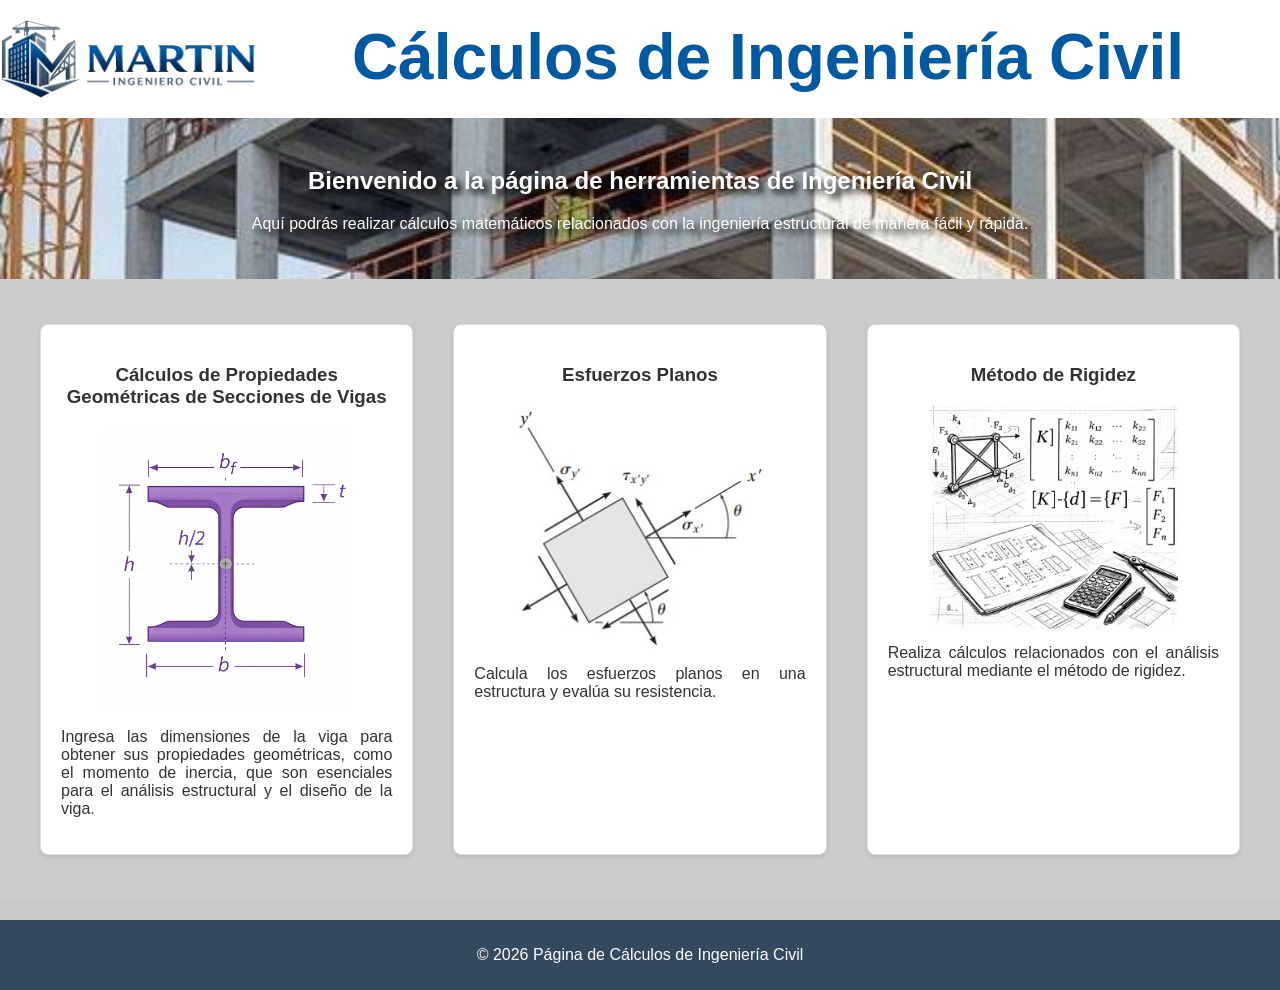
==== index.html @ 9893a11a "Initial commit" ====
<!DOCTYPE html>
<html lang="es">
<head>
    <meta charset="UTF-8">
    <meta name="viewport" content="width=device-width, initial-scale=1.0">
    <link rel="stylesheet" href="index.css">
    <title>Ingeniería Martín</title>
    <link rel="icon" type="image/png" href="Imagenes/ICON.png">
    
</head>
<body>

    <!-- Encabezado -->
    <header>
        <img src="Imagenes/Logotipo.png" class="Logotipo">
        <h1>Cálculos de Ingeniería Civil</h1>
    </header>

    <!-- Sección Principal (Hero Section) -->
    <section class="section_bienvenido">
        <h2>Bienvenido a la página de herramientas de Ingeniería Civil</h2>
        <p>Aquí podrás realizar cálculos matemáticos relacionados con la ingeniería estructural de manera fácil y rápida.</p>
    </section>

    <!-- Apartados de Funcionalidades -->
    <section class="section_herramientas">
        <div id="calculadora-inercia" class="bloques">
            <a href="CalcInercia/inerciaH.html" target="_blank">
            <h3>Cálculos de Propiedades Geométricas de Secciones de Vigas</h3>
            <img src="Imagenes/SeccionViga.png" alt="H Simétrica" class="I">
            <p>Ingresa las dimensiones de la viga para obtener sus propiedades geométricas, como el momento de inercia, que son esenciales para el análisis estructural y el diseño de la viga.</p>
            </a>
        </div>
        <div id="EsfuerzoPlano" class="bloques">
            <a href="EsfuerzoPlano/EsfuerzoPlano.html" target="_blank">
            <h3>Esfuerzos Planos</h3>
            <img src="Imagenes/Esfuerzo.jpg" alt="Esfuerzo" class="Esfuerzos">
            <p>Calcula los esfuerzos planos en una estructura y evalúa su resistencia.</p>
            </a>
        </div>
        <div id="metodo-rigidez" class="bloques">
            <h3>Método de Rigidez</h3>
            <img src="Imagenes/MatrizRigidez.jpg" alt="Matriz de rigidez" class="MatrizRigidez">
            <p>Realiza cálculos relacionados con el análisis estructural mediante el método de rigidez.</p>
        </div>
        
    </section>

    <!-- Pie de Página -->
    <footer>
        <p>&copy; 2026 Página de Cálculos de Ingeniería Civil</p>
    </footer>

</body>
</html>
---- index.css ----
body {
    font-family: Arial, sans-serif;
    margin: 0;
    padding: 0;
    background-color: #c9c9ca;
    color: #333;
    
}
header {
    background-color: #ffffff;
    color: white;
    padding: 20px 0;
    display: flex;
    padding: auto;
}
header h1 {
    color: #0159A2;
    margin: 0;
    margin-left: auto;
    margin-right: auto;
    font-size: 5vw;
    text-align: center;
    
}
.Logotipo {
    display: block;
    width: 20%;
    margin-left: 0px;
}

.section_bienvenido{
    color: #ffffff;
    padding: 30px 0;
    text-align: center;
    position: relative;
    min-height: 100px;
    background-image: url('Imagenes/FONDO.jpg');
    background-position: center;
    background-repeat: no-repeat;
    background-size: cover;
    text-shadow: 5px 5px 6px rgba(0, 0, 0, 1);
}

.section_herramientas {
    display: flex;
    justify-content: space-around;
    padding: 40px 20px;
    background-color: #cdcccc;
    margin: 0;
    flex-wrap: wrap;
    

}
.bloques {
    margin: 5px 20px;
    text-align: center;
    width: 30%;
    
    background-color: #ffffff;
    border-radius: 8px;
    box-shadow: 0 2px 5px rgba(0,0,0,0.1);
    flex: 1 1 300px;    /* Crece, se encoge y tiene un tamaño base de 300px */
    max-width: 100%;
    transition: transform 0.3s ease, box-shadow 0.3s ease; /* Suaviza la animación */
    padding: 20px;
    border-radius: 8px;
    border: 1px solid #ddd;
}
.bloques a {
  /* Asegura que el enlace se comporte como un bloque para que los elementos internos respeten el alineado */
    display: block;
    text-decoration: none;
    color: inherit;
}
.bloques img {
  /* Para centrar la imagen */
    display: block;
    margin: 0 auto;
    width: 75%;
    
}
.bloques p {
  /* Para justificar el párrafo */
    text-align: justify;
    /* Opcional: añade un poco de margen arriba para que no pegue con la imagen */
    margin-top: 15px; 
}
.bloques:hover {
    transform: translateY(-5px); /* Sube 5 píxeles */
    box-shadow: 0 10px 20px rgba(0,0,0,0.15); /* Añade sombra profunda */
    cursor: pointer;
}

.bloques:hover img {
    transform: scale(1.05);
    transition: transform 0.3s ease;
}
.bloques:hover p {
    color: #0159A2;
}

/* El título cambia de color para indicar que es un link */
.bloques:hover h3 {
    color: #0159A2; /* Cambia al color que prefieras */
    transition: color 0.3s ease;
}


footer {
    background-color: #34495e;
    color: white;
    text-align: center;
    padding: 10px;
    
    /* CAMBIA ESTO: */
    position: relative; /* En lugar de fixed */
    margin-top: 20px; /* Para que no esté pegado al contenido de arriba */
}
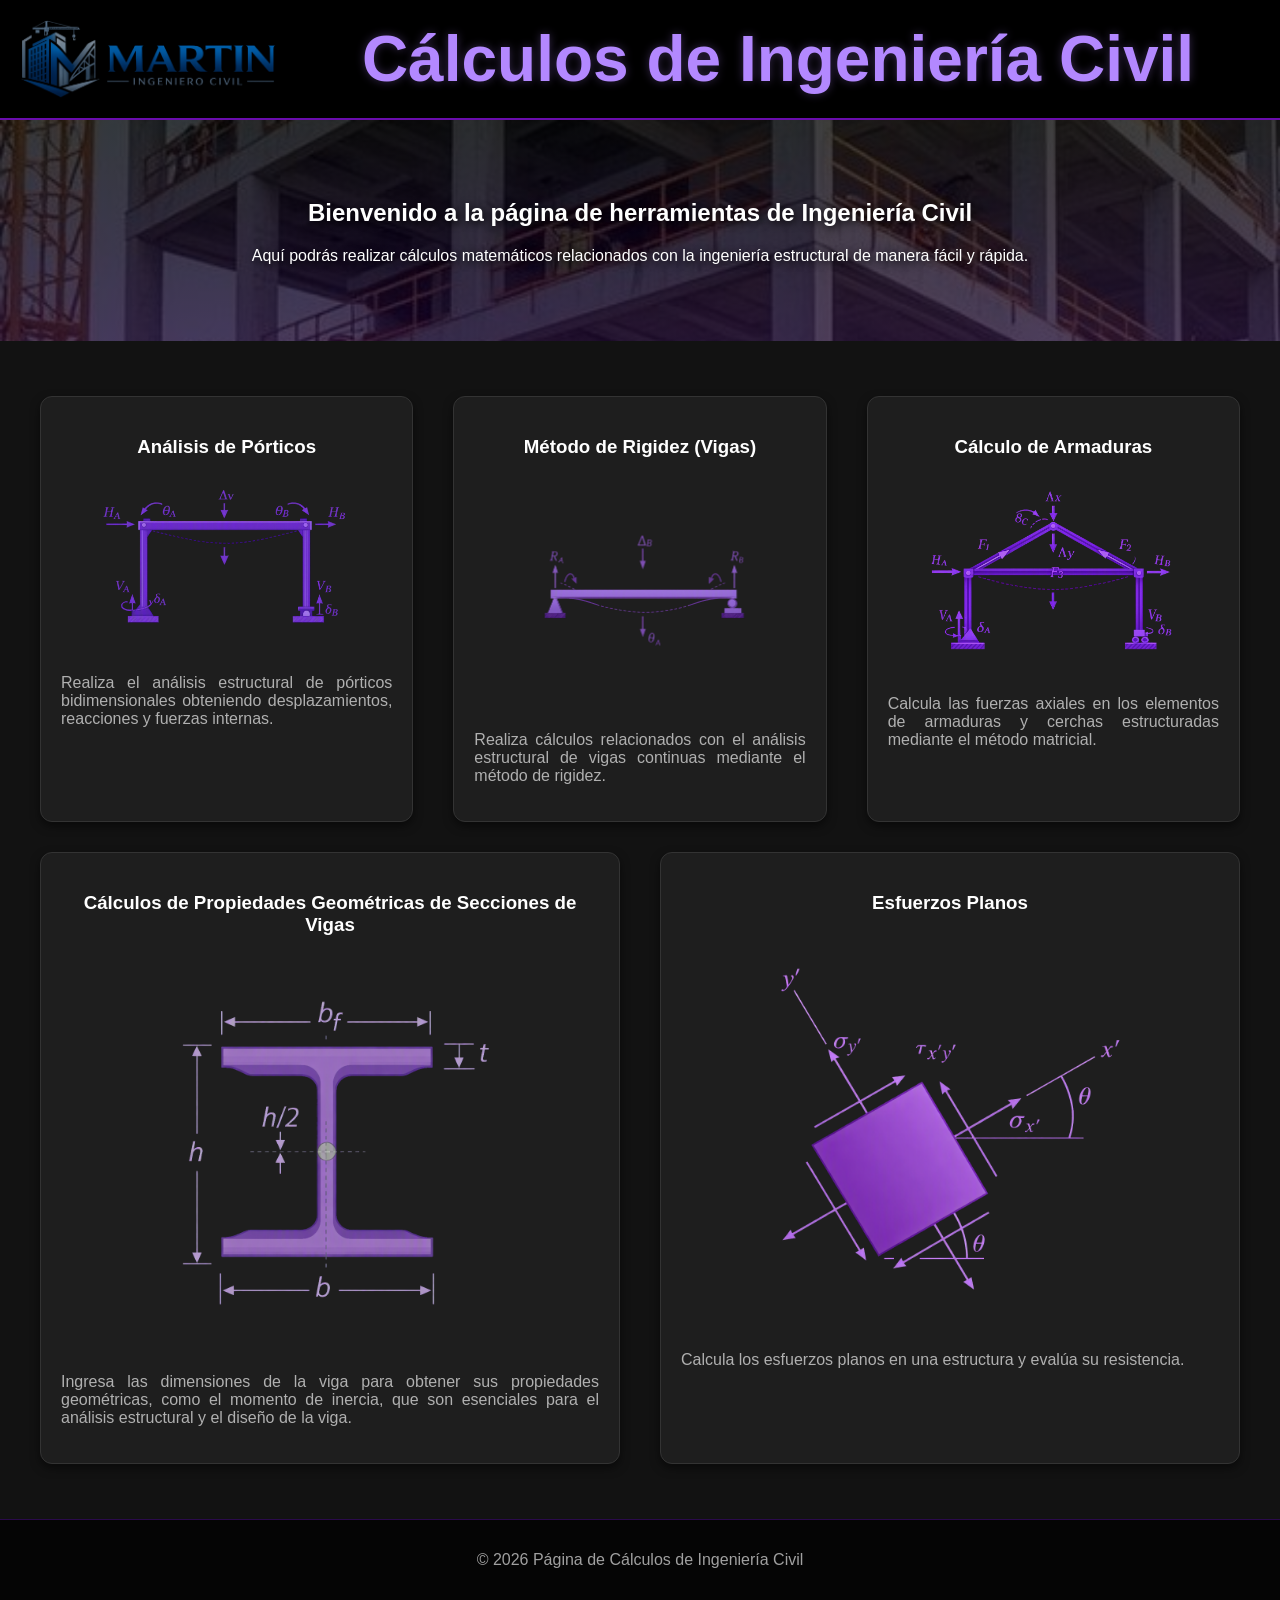
==== commit 03d63795: "Add files via upload" ====
--- a/index.html
+++ b/index.html
@@ -6,13 +6,12 @@
     <link rel="stylesheet" href="index.css">
     <title>Ingeniería Martín</title>
     <link rel="icon" type="image/png" href="Imagenes/ICON.png">
-    
 </head>
 <body>
 
     <!-- Encabezado -->
     <header>
-        <img src="Imagenes/Logotipo.png" class="Logotipo">
+        <img src="Imagenes/Logotipo.png" class="Logotipo" alt="Logotipo">
         <h1>Cálculos de Ingeniería Civil</h1>
     </header>
 
@@ -24,6 +23,33 @@
 
     <!-- Apartados de Funcionalidades -->
     <section class="section_herramientas">
+        
+        <!-- NUEVA SECCIÓN: Pórticos -->
+        <div id="calculo-porticos" class="bloques">
+            <a href="Portico/Portico.HTML" target="_blank">
+            <h3>Análisis de Pórticos</h3>
+            <img src="Imagenes/Portico.png" alt="Pórticos" class="Porticos">
+            <p>Realiza el análisis estructural de pórticos bidimensionales obteniendo desplazamientos, reacciones y fuerzas internas.</p>
+            </a>
+        </div>
+
+        <div id="metodo-rigidez" class="bloques">
+            <a href="vigas/vigas.html" target="_blank">
+            <h3>Método de Rigidez (Vigas)</h3>
+            <img src="Imagenes/Viga.png" alt="Matriz de rigidez" class="MatrizRigidez">
+            <p>Realiza cálculos relacionados con el análisis estructural de vigas continuas mediante el método de rigidez.</p>
+            </a>
+        </div>
+
+        <!-- NUEVA SECCIÓN: Armaduras -->
+        <div id="calculo-armaduras" class="bloques">
+            <a href="Cerchas/Index.HTML" target="_blank">
+            <h3>Cálculo de Armaduras</h3>
+            <img src="Imagenes/Armadura.png" alt="Armaduras" class="Armaduras">
+            <p>Calcula las fuerzas axiales en los elementos de armaduras y cerchas estructuradas mediante el método matricial.</p>
+            </a>
+        </div>
+        
         <div id="calculadora-inercia" class="bloques">
             <a href="CalcInercia/inerciaH.html" target="_blank">
             <h3>Cálculos de Propiedades Geométricas de Secciones de Vigas</h3>
@@ -31,19 +57,14 @@
             <p>Ingresa las dimensiones de la viga para obtener sus propiedades geométricas, como el momento de inercia, que son esenciales para el análisis estructural y el diseño de la viga.</p>
             </a>
         </div>
+        
         <div id="EsfuerzoPlano" class="bloques">
             <a href="EsfuerzoPlano/EsfuerzoPlano.html" target="_blank">
             <h3>Esfuerzos Planos</h3>
-            <img src="Imagenes/Esfuerzo.jpg" alt="Esfuerzo" class="Esfuerzos">
+            <img src="Imagenes/Esfuerzo.png" alt="Esfuerzo" class="Esfuerzos">
             <p>Calcula los esfuerzos planos en una estructura y evalúa su resistencia.</p>
             </a>
-        </div>
-        <div id="metodo-rigidez" class="bloques">
-            <h3>Método de Rigidez</h3>
-            <img src="Imagenes/MatrizRigidez.jpg" alt="Matriz de rigidez" class="MatrizRigidez">
-            <p>Realiza cálculos relacionados con el análisis estructural mediante el método de rigidez.</p>
-        </div>
-        
+        </div>        
     </section>
 
     <!-- Pie de Página -->
--- a/index.css
+++ b/index.css
@@ -2,92 +2,103 @@
     font-family: Arial, sans-serif;
     margin: 0;
     padding: 0;
-    background-color: #c9c9ca;
-    color: #333;
-    
+    background-color: #0a0a0a; /* Fondo principal casi negro */
+    color: #e0e0e0; /* Texto claro para mejor lectura en modo oscuro */
 }
+
 header {
-    background-color: #ffffff;
+    background-color: #000000; /* Cabecera negra pura */
     color: white;
     padding: 20px 0;
     display: flex;
-    padding: auto;
+    align-items: center;
+    border-bottom: 2px solid #6a0dad; /* Acento morado oscuro en el borde */
+    box-shadow: 0 4px 15px rgba(106, 13, 173, 0.4); /* Sombra morada premium */
 }
+
 header h1 {
-    color: #0159A2;
+    color: #b388ff; /* Morado claro brillante */
     margin: 0;
     margin-left: auto;
     margin-right: auto;
     font-size: 5vw;
     text-align: center;
-    
+    text-shadow: 0 0 10px rgba(179, 136, 255, 0.3); /* Resplandor sutil */
 }
+
 .Logotipo {
     display: block;
     width: 20%;
-    margin-left: 0px;
+    margin-left: 20px; /* Añadí un pequeño margen para que no se pegue al borde */
 }
 
-.section_bienvenido{
+.section_bienvenido {
     color: #ffffff;
-    padding: 30px 0;
+    padding: 60px 20px;
     text-align: center;
     position: relative;
     min-height: 100px;
-    background-image: url('Imagenes/FONDO.jpg');
+    /* Oscurecemos el fondo de pantalla mezclándolo con negro y un ligero tono morado */
+    background-image: linear-gradient(rgba(0, 0, 0, 0.75), rgba(20, 0, 40, 0.75)), url('Imagenes/FONDO.jpg');
     background-position: center;
     background-repeat: no-repeat;
     background-size: cover;
-    text-shadow: 5px 5px 6px rgba(0, 0, 0, 1);
+    text-shadow: 2px 2px 8px rgba(0, 0, 0, 1);
 }
 
 .section_herramientas {
     display: flex;
     justify-content: space-around;
     padding: 40px 20px;
-    background-color: #cdcccc;
+    background-color: #121212; /* Gris sumamente oscuro */
     margin: 0;
     flex-wrap: wrap;
-    
+}
 
-}
 .bloques {
-    margin: 5px 20px;
+    margin: 15px 20px;
     text-align: center;
     width: 30%;
-    
-    background-color: #ffffff;
-    border-radius: 8px;
-    box-shadow: 0 2px 5px rgba(0,0,0,0.1);
-    flex: 1 1 300px;    /* Crece, se encoge y tiene un tamaño base de 300px */
+    background-color: #1e1e1e; /* Tarjetas en gris oscuro */
+    border-radius: 12px; /* Bordes un poco más redondeados para toque moderno */
+    box-shadow: 0 4px 10px rgba(0, 0, 0, 0.5);
+    flex: 1 1 300px; /* Crece, se encoge y tiene un tamaño base de 300px */
     max-width: 100%;
-    transition: transform 0.3s ease, box-shadow 0.3s ease; /* Suaviza la animación */
+    transition: transform 0.3s ease, box-shadow 0.3s ease, border-color 0.3s ease;
     padding: 20px;
-    border-radius: 8px;
-    border: 1px solid #ddd;
+    border: 1px solid #333333; /* Borde sutil */
 }
+
 .bloques a {
-  /* Asegura que el enlace se comporte como un bloque para que los elementos internos respeten el alineado */
     display: block;
     text-decoration: none;
     color: inherit;
 }
+
 .bloques img {
-  /* Para centrar la imagen */
     display: block;
     margin: 0 auto;
     width: 75%;
-    
+    border-radius: 6px; /* Suaviza las esquinas de las imágenes */
 }
+
+.bloques h3 {
+    color: #ffffff;
+    transition: color 0.3s ease;
+}
+
 .bloques p {
-  /* Para justificar el párrafo */
     text-align: justify;
-    /* Opcional: añade un poco de margen arriba para que no pegue con la imagen */
-    margin-top: 15px; 
+    margin-top: 15px;
+    color: #b0b0b0; /* Texto de los párrafos en gris claro para contraste */
+    transition: color 0.3s ease;
 }
+
+/* Efectos de Hover Premium */
 .bloques:hover {
-    transform: translateY(-5px); /* Sube 5 píxeles */
-    box-shadow: 0 10px 20px rgba(0,0,0,0.15); /* Añade sombra profunda */
+    transform: translateY(-8px);
+    box-shadow: 0 12px 25px rgba(156, 39, 176, 0.4); /* Sombra morada intensa */
+    border-color: #9c27b0; /* Borde se ilumina en morado */
     cursor: pointer;
 }
 
@@ -95,24 +106,22 @@
     transform: scale(1.05);
     transition: transform 0.3s ease;
 }
+
 .bloques:hover p {
-    color: #0159A2;
+    color: #e0e0e0; /* El texto se aclara al pasar el cursor */
 }
 
-/* El título cambia de color para indicar que es un link */
 .bloques:hover h3 {
-    color: #0159A2; /* Cambia al color que prefieras */
-    transition: color 0.3s ease;
+    color: #d500f9; /* El título cambia a un morado neón muy premium */
+    text-shadow: 0 0 8px rgba(213, 0, 249, 0.4);
 }
 
-
 footer {
-    background-color: #34495e;
-    color: white;
+    background-color: #050505;
+    color: #a0a0a0;
     text-align: center;
-    padding: 10px;
-    
-    /* CAMBIA ESTO: */
-    position: relative; /* En lugar de fixed */
-    margin-top: 20px; /* Para que no esté pegado al contenido de arriba */
+    padding: 15px;
+    position: relative;
+    margin-top: 0px; 
+    border-top: 1px solid #2a0a4a; /* Línea divisoria morada oscura */
 }
